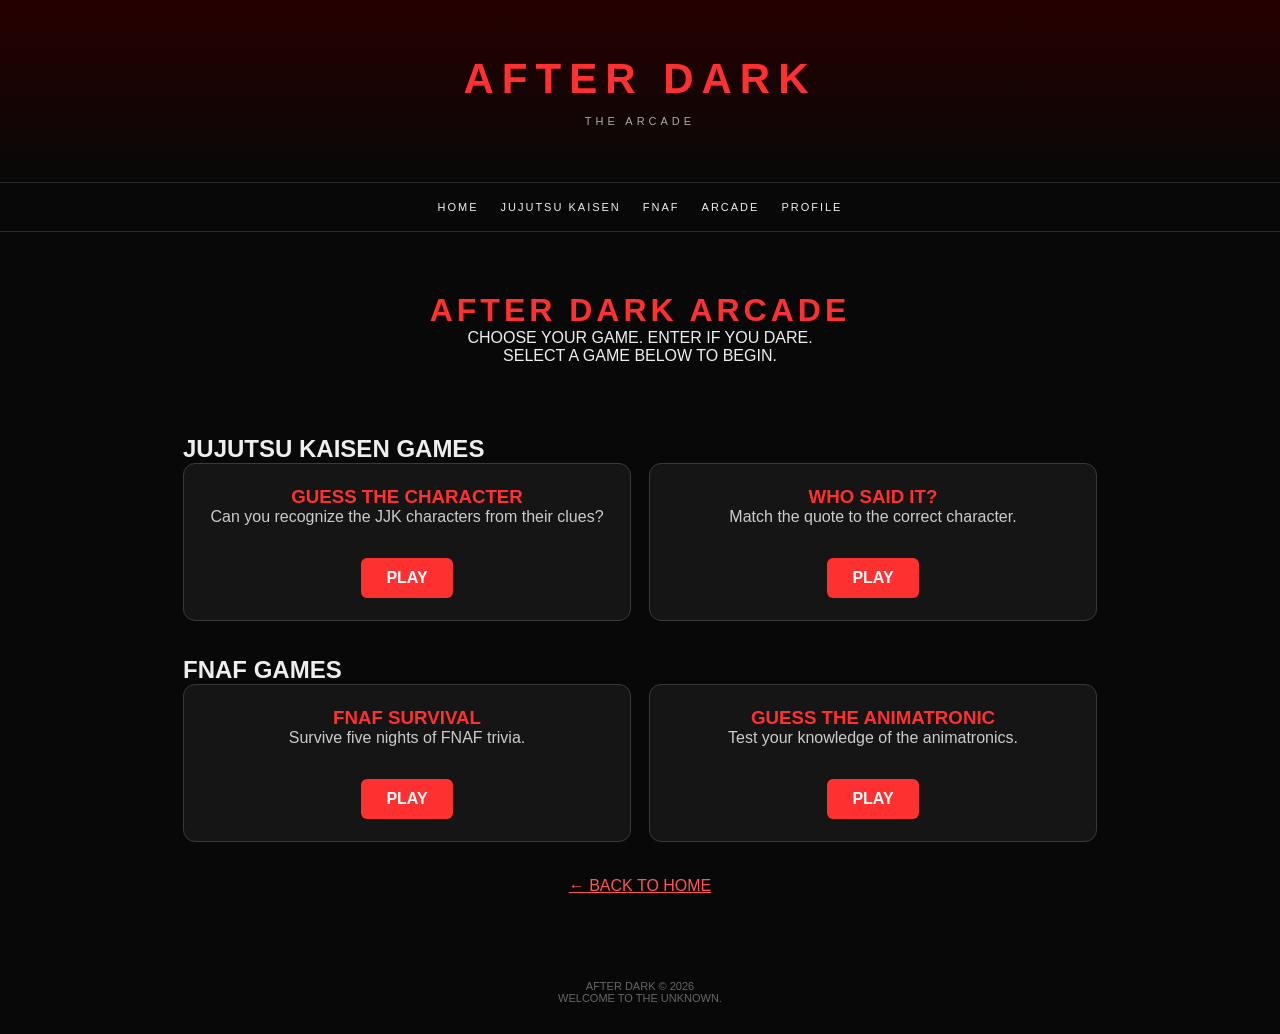
==== arcade.html @ 5c749b5d "arcade.html" ====
<!DOCTYPE html>
<html lang="en">
<head>
  <meta charset="UTF-8">
  <meta name="viewport" content="width=device-width, initial-scale=1.0">
  <title>AFTER DARK | ARCADE</title>
  <link rel="stylesheet" href="style.css">

  <style>
    .arcade-lobby {
      max-width: 950px;
      margin: auto;
      padding: 25px 18px;
    }

    .arcade-heading {
      text-align: center;
      padding: 35px 10px;
    }

    .arcade-heading h2 {
      font-size: 32px;
      color: #ff3030;
      letter-spacing: 4px;
    }

    .arcade-section {
      margin: 35px 0;
    }

    .arcade-grid {
      display: grid;
      grid-template-columns: repeat(auto-fit, minmax(220px, 1fr));
      gap: 18px;
    }

    .game-card {
      background: #151515;
      border: 1px solid #393939;
      border-radius: 12px;
      padding: 22px;
      text-align: center;
      transition: 0.3s;
    }

    .game-card:hover {
      border-color: #ff3030;
      transform: translateY(-5px);
    }

    .game-card h3 {
      color: #ff3030;
    }

    .game-card p {
      color: #ccc;
      min-height: 40px;
    }

    .play-button {
      display: inline-block;
      background: #ff3030;
      color: white;
      padding: 11px 25px;
      border-radius: 6px;
      text-decoration: none;
      font-weight: bold;
      margin-top: 10px;
    }

    .play-button:hover {
      background: #b80000;
    }

    .back-home {
      text-align: center;
      margin: 30px;
    }

    .back-home a {
      color: #ff5555;
    }
  </style>
</head>

<body>

  <header>
    <h1>AFTER DARK</h1>
    <p>THE ARCADE</p>
  </header>

  <nav>
    <a href="index.html">HOME</a>
    <a href="jjk.html">JUJUTSU KAISEN</a>
    <a href="fnaf.html">FNAF</a>
    <a href="arcade.html">ARCADE</a>
    <a href="profile.html">PROFILE</a>
  </nav>

  <main class="arcade-lobby">

    <section class="arcade-heading">
      <h2>AFTER DARK ARCADE</h2>
      <p>CHOOSE YOUR GAME. ENTER IF YOU DARE.</p>
      <p>SELECT A GAME BELOW TO BEGIN.</p>
    </section>

    <section class="arcade-section">
      <h2>JUJUTSU KAISEN GAMES</h2>

      <div class="arcade-grid">

        <div class="game-card">
          <h3>GUESS THE CHARACTER</h3>
          <p>Can you recognize the JJK characters from their clues?</p>
          <a href="game.html" class="play-button">PLAY</a>
        </div>

        <div class="game-card">
          <h3>WHO SAID IT?</h3>
          <p>Match the quote to the correct character.</p>
          <a href="who-said-it.html" class="play-button">PLAY</a>
        </div>

      </div>
    </section>

    <section class="arcade-section">
      <h2>FNAF GAMES</h2>

      <div class="arcade-grid">

        <div class="game-card">
          <h3>FNAF SURVIVAL</h3>
          <p>Survive five nights of FNAF trivia.</p>
          <a href="survival.html" class="play-button">PLAY</a>
        </div>

        <div class="game-card">
          <h3>GUESS THE ANIMATRONIC</h3>
          <p>Test your knowledge of the animatronics.</p>
          <a href="fnaf-guess.html" class="play-button">PLAY</a>
        </div>

      </div>
    </section>

    <div class="back-home">
      <a href="index.html">← BACK TO HOME</a>
    </div>

  </main>

  <footer>
    <p>AFTER DARK © 2026</p>
    <p>WELCOME TO THE UNKNOWN.</p>
  </footer>

</body>
</html>
---- style.css ----
/* AFTER DARK */

* {
  margin: 0;
  padding: 0;
  box-sizing: border-box;
}

body {
  background: #080808;
  color: #eeeeee;
  font-family: Arial, sans-serif;
}

/* HEADER */

header {
  text-align: center;
  padding: 55px 15px;
  background: linear-gradient(180deg, #260000, #080808);
}

header h1 {
  font-size: 42px;
  letter-spacing: 8px;
  color: #ff3030;
  animation: redGlow 2s infinite;
}

header p {
  margin-top: 12px;
  letter-spacing: 4px;
  font-size: 11px;
  color: #aaaaaa;
}

@keyframes redGlow {
  0%, 100% {
    text-shadow: 0 0 5px #ff0000;
  }

  50% {
    text-shadow: 0 0 25px #ff0000;
  }
}

/* NAVIGATION */

nav {
  display: flex;
  justify-content: center;
  flex-wrap: wrap;
  gap: 22px;
  padding: 18px 10px;
  border-top: 1px solid #292929;
  border-bottom: 1px solid #292929;
}

nav a {
  color: #eeeeee;
  text-decoration: none;
  font-size: 11px;
  letter-spacing: 2px;
}

nav a:hover {
  color: #ff3030;
}

/* BUTTONS */

button {
  background: #a00000;
  color: white;
  border: none;
  padding: 13px 25px;
  letter-spacing: 2px;
  cursor: pointer;
  transition: 0.3s;
}

button:hover {
  background: #ff0000;
  box-shadow: 0 0 20px #ff0000;
}

/* WELCOME */

.welcome {
  text-align: center;
  padding: 90px 20px;
}

.welcome h2 {
  color: #ff3030;
  letter-spacing: 4px;
  margin-bottom: 18px;
}

.welcome p {
  color: #999999;
  margin-bottom: 25px;
}

/* FEATURED */

.featured {
  padding: 30px 20px;
}

.featured h2 {
  color: #ff3030;
  letter-spacing: 3px;
  margin-bottom: 20px;
}

.card {
  background: #121212;
  border: 1px solid #333333;
  padding: 25px;
  margin-bottom: 15px;
}

.card h3 {
  color: #ff4444;
  margin-bottom: 12px;
}

.card p {
  color: #999999;
}

/* CHARACTER ARCHIVE */

.subtitle {
  color: #777;
  margin-bottom: 25px;
  font-size: 12px;
  letter-spacing: 2px;
}

.gallery {
  display: grid;
  grid-template-columns: repeat(2, 1fr);
  gap: 15px;
}

.character {
  display: block;
  background: #111;
  border: 1px solid #292929;
  padding: 10px;
  text-align: center;
  text-decoration: none;
  color: inherit;
  transition: 0.3s;
}

.character:hover {
  border-color: #ff3030;
  box-shadow: 0 0 15px #8b0000;
  transform: translateY(-4px);
}

.character img {
  width: 100%;
  display: block;
  margin-bottom: 12px;
}

.character h3 {
  color: #ff3030;
  font-size: 12px;
}

.character p {
  color: #777;
  font-size: 10px;
  margin-top: 8px;
}

/* CHARACTER PROFILES */

.profile {
  text-align: center;
  padding: 35px 20px;
}

.profile h2,
.profile h3 {
  color: #ff3030;
  margin-bottom: 15px;
}

.profile-image {
  width: 100%;
  max-width: 350px;
  margin: 25px auto;
  display: block;
  border: 1px solid #444;
}

.profile p {
  color: #aaa;
  margin: 12px;
}

.back {
  display: inline-block;
  margin-top: 30px;
  color: #ff3030;
  text-decoration: none;
  border: 1px solid #ff3030;
  padding: 12px 20px;
}

/* ARCADE */

.game-container {
  max-width: 600px;
  margin: auto;
  padding: 35px 20px;
  text-align: center;
}

.game-container h2 {
  color: #ff3030;
  letter-spacing: 4px;
  margin-bottom: 12px;
}

.game-box {
  background: #111;
  border: 1px solid #550000;
  padding: 25px 18px;
  margin-top: 25px;
  box-shadow: 0 0 20px #250000;
}

.difficulty {
  display: flex;
  gap: 10px;
  margin: 20px 0;
  flex-wrap: wrap;
  justify-content: center;
}

.difficulty button {
  background: #180000;
  color: white;
  border: 1px solid #ff3030;
  padding: 12px 16px;
  cursor: pointer;
  letter-spacing: 2px;
}

.difficulty button:focus {
  background: #ff3030;
  box-shadow: 0 0 15px #ff3030;
}

#category {
  color: #ff3030;
  font-size: 11px;
  letter-spacing: 3px;
  margin-bottom: 25px;
}

#question {
  color: white;
  font-size: 22px;
  margin-bottom: 20px;
}

#clue {
  color: #aaa;
  line-height: 1.6;
  margin-bottom: 25px;
}

#answers {
  display: grid;
  gap: 12px;
}

.answer {
  width: 100%;
  background: #850000;
  color: white;
  border: 1px solid #ff3030;
  padding: 15px;
  cursor: pointer;
}

.answer:disabled {
  opacity: 1;
  cursor: default;
}

#feedback {
  color: #ff4444;
  margin-top: 22px;
  font-size: 13px;
}

#score {
  color: white;
  margin-top: 20px;
  letter-spacing: 2px;
}

#next-button,
#restart-button {
  display: none;
  width: 100%;
  margin-top: 20px;
  background: #ff3030;
  color: white;
  padding: 15px;
  border: none;
  cursor: pointer;
}

/* FOOTER */

footer {
  text-align: center;
  padding: 30px;
  color: #666666;
  font-size: 11px;
}

/* MOBILE */

@media (max-width: 450px) {
  header h1 {
    font-size: 32px;
    letter-spacing: 5px;
  }

  nav {
    gap: 15px;
  }

  .gallery {
    grid-template-columns: repeat(2, 1fr);
  }
}
.avatar {
  width: 130px;
  height: 130px;
  border-radius: 50%;
  object-fit: cover;
  border: 3px solid #ff3030;
  margin: 15px auto;
  display: flex;
  align-items: center;
  justify-content: center;
  overflow: hidden;
  font-size: 60px;
}

#avatar-upload {
  display: block;
  margin: 15px auto;
  max-width: 100%;
}
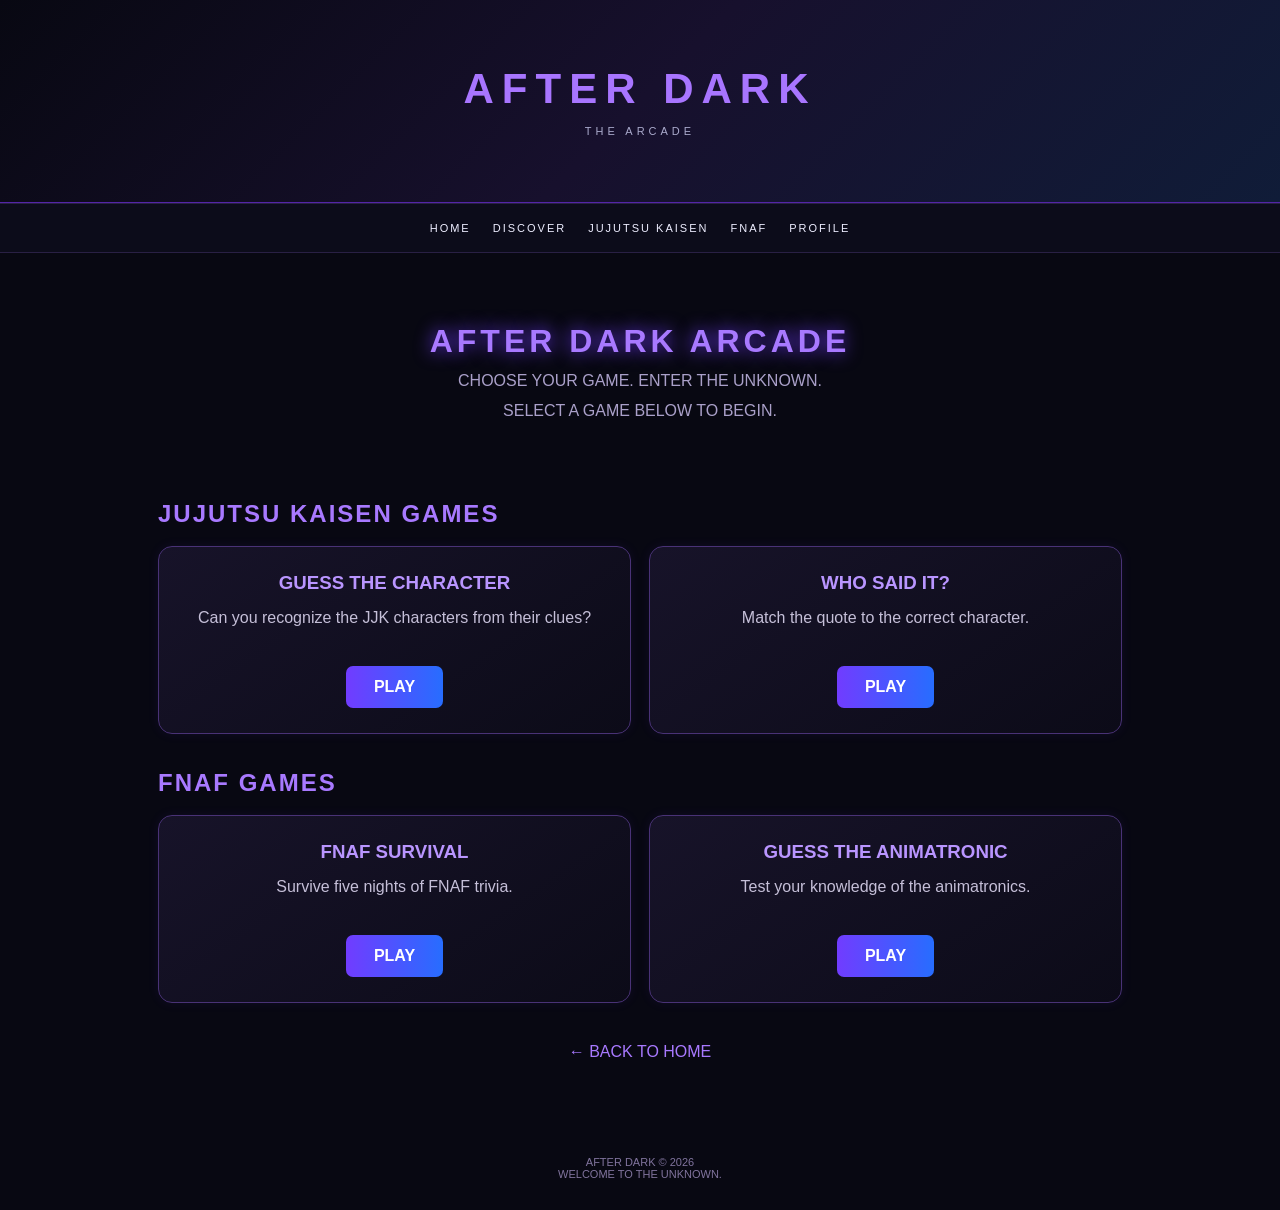
==== commit 4c1528d7: "Update arcade.html" ====
--- a/arcade.html
+++ b/arcade.html
@@ -9,24 +9,36 @@
 
   <style>
     .arcade-lobby {
-      max-width: 950px;
+      max-width: 1000px;
       margin: auto;
       padding: 25px 18px;
     }
 
     .arcade-heading {
       text-align: center;
-      padding: 35px 10px;
+      padding: 45px 10px;
     }
 
     .arcade-heading h2 {
       font-size: 32px;
-      color: #ff3030;
+      color: #a879ff;
       letter-spacing: 4px;
+      text-shadow: 0 0 18px #713cff;
+    }
+
+    .arcade-heading p {
+      color: #aaa0c9;
+      margin-top: 12px;
     }
 
     .arcade-section {
       margin: 35px 0;
+    }
+
+    .arcade-section > h2 {
+      color: #a879ff;
+      letter-spacing: 2px;
+      margin-bottom: 18px;
     }
 
     .arcade-grid {
@@ -36,50 +48,67 @@
     }
 
     .game-card {
-      background: #151515;
-      border: 1px solid #393939;
-      border-radius: 12px;
-      padding: 22px;
+      background: linear-gradient(145deg, #171329, #0c0b18);
+      border: 1px solid #493276;
+      border-radius: 14px;
+      padding: 25px;
       text-align: center;
       transition: 0.3s;
+      box-shadow: 0 0 12px rgba(113, 60, 255, 0.08);
     }
 
     .game-card:hover {
-      border-color: #ff3030;
+      border-color: #9b6cff;
       transform: translateY(-5px);
+      box-shadow: 0 0 22px rgba(113, 60, 255, 0.25);
     }
 
     .game-card h3 {
-      color: #ff3030;
+      color: #b995ff;
+      margin-bottom: 12px;
     }
 
     .game-card p {
-      color: #ccc;
-      min-height: 40px;
+      color: #c5bfd8;
+      min-height: 45px;
+      line-height: 1.5;
     }
 
     .play-button {
       display: inline-block;
-      background: #ff3030;
+      background: linear-gradient(90deg, #713cff, #276dff);
       color: white;
-      padding: 11px 25px;
-      border-radius: 6px;
+      padding: 12px 28px;
+      border-radius: 7px;
       text-decoration: none;
       font-weight: bold;
-      margin-top: 10px;
+      margin-top: 15px;
+      transition: 0.3s;
     }
 
     .play-button:hover {
-      background: #b80000;
+      box-shadow: 0 0 18px #713cff;
+      transform: scale(1.05);
     }
 
     .back-home {
       text-align: center;
-      margin: 30px;
+      margin: 40px 0;
     }
 
     .back-home a {
-      color: #ff5555;
+      color: #a879ff;
+      text-decoration: none;
+    }
+
+    @media (max-width: 500px) {
+      .arcade-heading h2 {
+        font-size: 25px;
+      }
+
+      .arcade-section > h2 {
+        font-size: 19px;
+      }
     }
   </style>
 </head>
@@ -93,9 +122,9 @@
 
   <nav>
     <a href="index.html">HOME</a>
+    <a href="discovery.html">DISCOVER</a>
     <a href="jjk.html">JUJUTSU KAISEN</a>
     <a href="fnaf.html">FNAF</a>
-    <a href="arcade.html">ARCADE</a>
     <a href="profile.html">PROFILE</a>
   </nav>
 
@@ -103,7 +132,7 @@
 
     <section class="arcade-heading">
       <h2>AFTER DARK ARCADE</h2>
-      <p>CHOOSE YOUR GAME. ENTER IF YOU DARE.</p>
+      <p>CHOOSE YOUR GAME. ENTER THE UNKNOWN.</p>
       <p>SELECT A GAME BELOW TO BEGIN.</p>
     </section>
 
@@ -115,13 +144,13 @@
         <div class="game-card">
           <h3>GUESS THE CHARACTER</h3>
           <p>Can you recognize the JJK characters from their clues?</p>
-          <a href="game.html" class="play-button">PLAY</a>
+          <a href="jjk.html" class="play-button">PLAY</a>
         </div>
 
         <div class="game-card">
           <h3>WHO SAID IT?</h3>
           <p>Match the quote to the correct character.</p>
-          <a href="who-said-it.html" class="play-button">PLAY</a>
+          <a href="guess%20who%20said%20it.html" class="play-button">PLAY</a>
         </div>
 
       </div>
--- a/style.css
+++ b/style.css
@@ -1,4 +1,8 @@
-/* AFTER DARK */
+
+/* =================================
+   AFTER DARK 2.0
+   FUTURISTIC THEME
+================================= */
 
 * {
   margin: 0;
@@ -7,8 +11,8 @@
 }
 
 body {
-  background: #080808;
-  color: #eeeeee;
+  background: #080812;
+  color: #eeeeff;
   font-family: Arial, sans-serif;
 }
 
@@ -16,31 +20,31 @@
 
 header {
   text-align: center;
-  padding: 55px 15px;
-  background: linear-gradient(180deg, #260000, #080808);
+  padding: 65px 15px;
+  background: linear-gradient(135deg, #080812, #17102d, #101c38);
+  border-bottom: 1px solid #5425a8;
 }
 
 header h1 {
   font-size: 42px;
   letter-spacing: 8px;
-  color: #ff3030;
-  animation: redGlow 2s infinite;
+  color: #a875ff;
+  animation: purpleGlow 2.5s infinite;
 }
 
 header p {
   margin-top: 12px;
   letter-spacing: 4px;
   font-size: 11px;
-  color: #aaaaaa;
-}
-
-@keyframes redGlow {
+  color: #aaaacc;
+}
+
+@keyframes purpleGlow {
   0%, 100% {
-    text-shadow: 0 0 5px #ff0000;
-  }
-
+    text-shadow: 0 0 8px #813bff;
+  }
   50% {
-    text-shadow: 0 0 25px #ff0000;
+    text-shadow: 0 0 28px #813bff, 0 0 45px #398bff;
   }
 }
 
@@ -52,88 +56,105 @@
   flex-wrap: wrap;
   gap: 22px;
   padding: 18px 10px;
-  border-top: 1px solid #292929;
-  border-bottom: 1px solid #292929;
+  background: #0c0c1a;
+  border-top: 1px solid #292044;
+  border-bottom: 1px solid #292044;
 }
 
 nav a {
-  color: #eeeeee;
+  color: #eeeeff;
   text-decoration: none;
   font-size: 11px;
   letter-spacing: 2px;
+  transition: .3s;
 }
 
 nav a:hover {
-  color: #ff3030;
+  color: #a875ff;
+  text-shadow: 0 0 10px #813bff;
 }
 
 /* BUTTONS */
 
 button {
-  background: #a00000;
-  color: white;
-  border: none;
+  background: linear-gradient(135deg, #5425a8, #2455a8);
+  color: white;
+  border: 1px solid #813bff;
+  border-radius: 5px;
   padding: 13px 25px;
   letter-spacing: 2px;
   cursor: pointer;
-  transition: 0.3s;
+  transition: .3s;
 }
 
 button:hover {
-  background: #ff0000;
-  box-shadow: 0 0 20px #ff0000;
+  background: #813bff;
+  box-shadow: 0 0 20px #813bff;
 }
 
 /* WELCOME */
 
 .welcome {
   text-align: center;
-  padding: 90px 20px;
+  padding: 100px 20px;
+  background: radial-gradient(ellipse at center, #211344, #080812 75%);
 }
 
 .welcome h2 {
-  color: #ff3030;
+  color: #a875ff;
   letter-spacing: 4px;
   margin-bottom: 18px;
 }
 
 .welcome p {
-  color: #999999;
+  color: #aaaacc;
   margin-bottom: 25px;
+  line-height: 1.7;
 }
 
 /* FEATURED */
 
 .featured {
-  padding: 30px 20px;
+  padding: 40px 20px;
+  background: #080812;
 }
 
 .featured h2 {
-  color: #ff3030;
+  color: #a875ff;
   letter-spacing: 3px;
   margin-bottom: 20px;
 }
 
 .card {
-  background: #121212;
-  border: 1px solid #333333;
+  background: linear-gradient(145deg, #151326, #10182a);
+  border: 1px solid #35245b;
+  border-radius: 10px;
   padding: 25px;
   margin-bottom: 15px;
+  transition: .3s;
+  box-shadow: 0 0 15px #16102b;
+}
+
+.card:hover {
+  transform: translateY(-5px);
+  border-color: #813bff;
+  box-shadow: 0 0 22px #5425a8;
 }
 
 .card h3 {
-  color: #ff4444;
+  color: #b58aff;
   margin-bottom: 12px;
 }
 
 .card p {
-  color: #999999;
+  color: #aaa5bd;
+  line-height: 1.6;
 }
 
 /* CHARACTER ARCHIVE */
 
 .subtitle {
-  color: #777;
+  color: #8580a5;
   margin-bottom: 25px;
   font-size: 12px;
   letter-spacing: 2px;
@@ -147,36 +168,37 @@
 
 .character {
   display: block;
-  background: #111;
-  border: 1px solid #292929;
-  padding: 10px;
-  text-align: center;
+  background: #121126;
+  border: 1px solid #35245b;
+  border-radius: 8px;
+  overflow: hidden;
+  padding-bottom: 15px;
   text-decoration: none;
-  color: inherit;
-  transition: 0.3s;
+  transition: .3s;
 }
 
 .character:hover {
-  border-color: #ff3030;
-  box-shadow: 0 0 15px #8b0000;
+  border-color: #398bff;
+  box-shadow: 0 0 18px #5425a8;
   transform: translateY(-4px);
 }
 
 .character img {
   width: 100%;
   display: block;
-  margin-bottom: 12px;
 }
 
 .character h3 {
-  color: #ff3030;
+  color: #b58aff;
   font-size: 12px;
+  padding: 12px 8px 0;
 }
 
 .character p {
-  color: #777;
+  color: #8580a5;
   font-size: 10px;
   margin-top: 8px;
+  padding: 0 8px;
 }
 
 /* CHARACTER PROFILES */
@@ -188,7 +210,7 @@
 
 .profile h2,
 .profile h3 {
-  color: #ff3030;
+  color: #a875ff;
   margin-bottom: 15px;
 }
 
@@ -197,20 +219,20 @@
   max-width: 350px;
   margin: 25px auto;
   display: block;
-  border: 1px solid #444;
+  border: 1px solid #5425a8;
 }
 
 .profile p {
-  color: #aaa;
+  color: #aaaacc;
   margin: 12px;
 }
 
 .back {
   display: inline-block;
   margin-top: 30px;
-  color: #ff3030;
+  color: #a875ff;
   text-decoration: none;
-  border: 1px solid #ff3030;
+  border: 1px solid #813bff;
   padding: 12px 20px;
 }
 
@@ -224,17 +246,18 @@
 }
 
 .game-container h2 {
-  color: #ff3030;
+  color: #a875ff;
   letter-spacing: 4px;
   margin-bottom: 12px;
 }
 
 .game-box {
-  background: #111;
-  border: 1px solid #550000;
+  background: linear-gradient(145deg, #151326, #10182a);
+  border: 1px solid #5425a8;
+  border-radius: 10px;
   padding: 25px 18px;
   margin-top: 25px;
-  box-shadow: 0 0 20px #250000;
+  box-shadow: 0 0 20px #211344;
 }
 
 .difficulty {
@@ -246,21 +269,21 @@
 }
 
 .difficulty button {
-  background: #180000;
-  color: white;
-  border: 1px solid #ff3030;
+  background: #17102d;
+  color: white;
+  border: 1px solid #813bff;
   padding: 12px 16px;
   cursor: pointer;
   letter-spacing: 2px;
 }
 
 .difficulty button:focus {
-  background: #ff3030;
-  box-shadow: 0 0 15px #ff3030;
+  background: #5425a8;
+  box-shadow: 0 0 15px #813bff;
 }
 
 #category {
-  color: #ff3030;
+  color: #a875ff;
   font-size: 11px;
   letter-spacing: 3px;
   margin-bottom: 25px;
@@ -273,7 +296,7 @@
 }
 
 #clue {
-  color: #aaa;
+  color: #aaaacc;
   line-height: 1.6;
   margin-bottom: 25px;
 }
@@ -285,11 +308,16 @@
 
 .answer {
   width: 100%;
-  background: #850000;
-  color: white;
-  border: 1px solid #ff3030;
+  background: #241445;
+  color: white;
+  border: 1px solid #813bff;
   padding: 15px;
   cursor: pointer;
+  border-radius: 6px;
+}
+
+.answer:hover:not(:disabled) {
+  background: #5425a8;
 }
 
 .answer:disabled {
@@ -298,7 +326,7 @@
 }
 
 #feedback {
-  color: #ff4444;
+  color: #a875ff;
   margin-top: 22px;
   font-size: 13px;
 }
@@ -314,44 +342,100 @@
   display: none;
   width: 100%;
   margin-top: 20px;
-  background: #ff3030;
+  background: linear-gradient(135deg, #5425a8, #2455a8);
   color: white;
   padding: 15px;
   border: none;
   cursor: pointer;
 }
 
+/* COMMUNITY HUB */
+
+.community-hub {
+  padding: 55px 20px;
+  text-align: center;
+  background: linear-gradient(180deg, #080812, #11102a);
+}
+
+.community-hub h2 {
+  color: #a875ff;
+  letter-spacing: 4px;
+  margin-bottom: 12px;
+}
+
+.hub-subtitle {
+  color: #8580a5;
+  font-size: 11px;
+  letter-spacing: 3px;
+  margin-bottom: 30px;
+}
+
+.hub-grid {
+  display: grid;
+  grid-template-columns: repeat(auto-fit, minmax(220px, 1fr));
+  gap: 18px;
+  max-width: 1000px;
+  margin: auto;
+}
+
+.hub-card {
+  background: linear-gradient(145deg, #17132d, #101b32);
+  border: 1px solid #5425a8;
+  border-radius: 10px;
+  padding: 28px 20px;
+  text-align: left;
+  transition: .3s;
+}
+
+.hub-card:hover {
+  transform: translateY(-5px);
+  border-color: #398bff;
+  box-shadow: 0 0 20px #5425a8;
+}
+
+.hub-card span {
+  color: #398bff;
+  font-size: 13px;
+  letter-spacing: 3px;
+}
+
+.hub-card h3 {
+  color: #b58aff;
+  margin: 18px 0 12px;
+}
+
+.hub-card p {
+  color: #aaa5bd;
+  font-size: 13px;
+  line-height: 1.6;
+  margin-bottom: 20px;
+}
+
+.hub-card a {
+  color: #66a5ff;
+  text-decoration: none;
+  font-size: 11px;
+  letter-spacing: 2px;
+}
+
 /* FOOTER */
 
 footer {
   text-align: center;
   padding: 30px;
-  color: #666666;
-  font-size: 11px;
-}
-
-/* MOBILE */
-
-@media (max-width: 450px) {
-  header h1 {
-    font-size: 32px;
-    letter-spacing: 5px;
-  }
-
-  nav {
-    gap: 15px;
-  }
-
-  .gallery {
-    grid-template-columns: repeat(2, 1fr);
-  }
-}
+  background: #080812;
+  color: #81749e;
+  font-size: 11px;
+}
+
+/* PLAYER AVATAR */
+
 .avatar {
   width: 130px;
   height: 130px;
   border-radius: 50%;
   object-fit: cover;
-  border: 3px solid #ff3030;
+  border: 3px solid #813bff;
   margin: 15px auto;
   display: flex;
   align-items: center;
@@ -364,4 +448,25 @@
   display: block;
   margin: 15px auto;
   max-width: 100%;
-}+}
+
+/* MOBILE */
+
+@media (max-width: 450px) {
+  header h1 {
+    font-size: 32px;
+    letter-spacing: 5px;
+  }
+
+  nav {
+    gap: 15px;
+  }
+
+  .gallery {
+    grid-template-columns: repeat(2, 1fr);
+  }
+
+  .welcome {
+    padding: 75px 15px;
+  }
+}
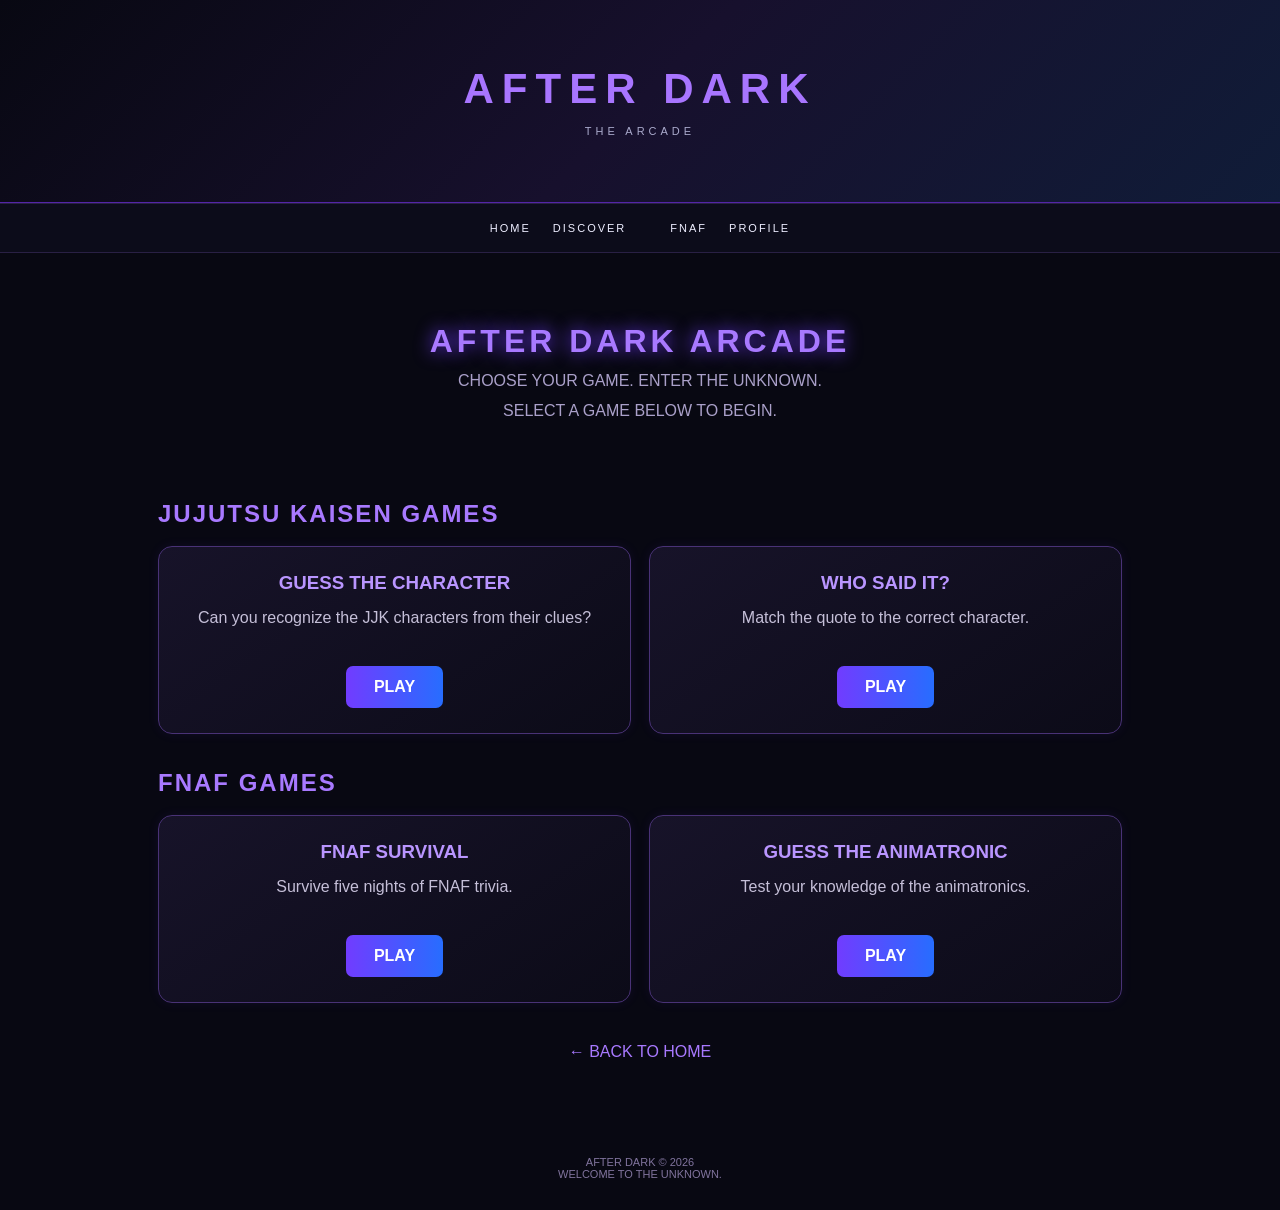
==== commit c2db20aa: "Update arcade.html" ====
--- a/arcade.html
+++ b/arcade.html
@@ -123,7 +123,7 @@
   <nav>
     <a href="index.html">HOME</a>
     <a href="discovery.html">DISCOVER</a>
-    <a href="jjk.html">JUJUTSU KAISEN</a>
+    <a href="game.html">
     <a href="fnaf.html">FNAF</a>
     <a href="profile.html">PROFILE</a>
   </nav>
